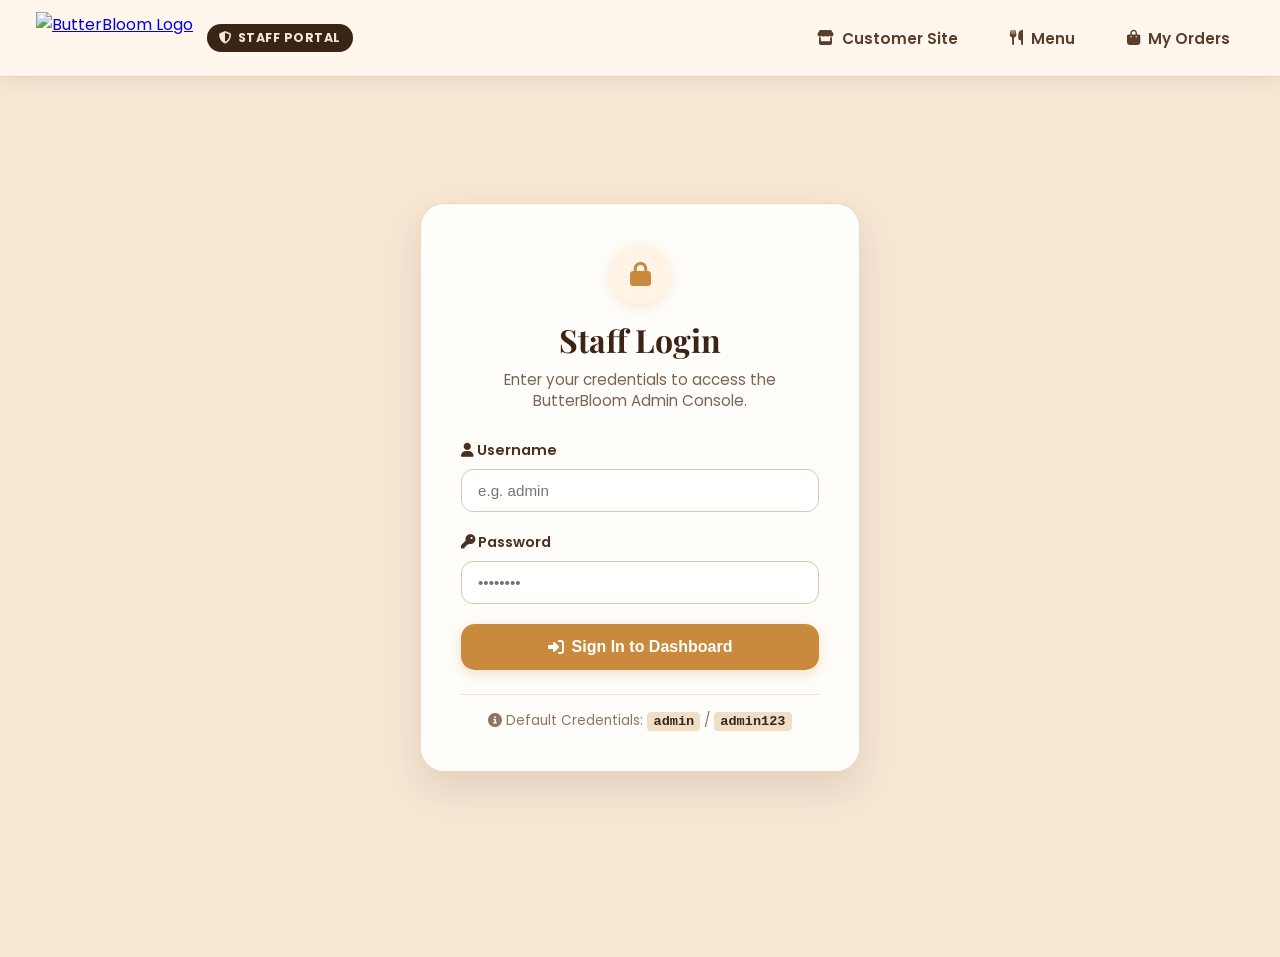
==== pages/admin.html @ 40117d97 "feat: add admin dashboard with order management and user history inspector (Staff Portal link in foo" ====
<!DOCTYPE html>
<html lang="en">
<head>
    <meta charset="UTF-8">
    <meta name="viewport" content="width=device-width, initial-scale=1.0">
    <title>ButterBloom Cafe — Admin Dashboard</title>

    <link rel="preconnect" href="https://fonts.googleapis.com">
    <link rel="preconnect" href="https://fonts.gstatic.com" crossorigin>
    <link href="https://fonts.googleapis.com/css2?family=Lora:wght@400;500;600;700&family=Playfair+Display:ital,wght@0,400..900;1,400..900&family=Dancing+Script:wght@400..700&family=Poppins:ital,wght@0,300;0,400;0,500;0,600;0,700;1,400&display=swap" rel="stylesheet">
    
    <link rel="stylesheet" href="../style/style.css">
    <link rel="stylesheet" href="../style/navstyle.css">
    <link rel="stylesheet" href="../style/adminstyle.css">
    <link rel="stylesheet" href="https://cdnjs.cloudflare.com/ajax/libs/font-awesome/6.7.2/css/all.min.css">
</head>
<body class="admin-body">

    <!-- ADMIN NAVBAR -->
    <nav class="admin-navbar">
        <div class="admin-brand">
            <a href="../index.html" class="admin-logo-link">
                <img src="../images/logo3.PNG" alt="ButterBloom Logo" class="admin-logo-img">
            </a>
            <span class="admin-badge"><i class="fa-solid fa-shield-halved"></i> Staff Portal</span>
        </div>

        <ul class="admin-nav-links">
            <li><a href="../index.html"><i class="fa-solid fa-store"></i> Customer Site</a></li>
            <li><a href="menu.html"><i class="fa-solid fa-utensils"></i> Menu</a></li>
            <li><a href="orders.html"><i class="fa-solid fa-bag-shopping"></i> My Orders</a></li>
        </ul>

        <div class="admin-user-control" id="adminUserControl" style="display: none;">
            <span class="admin-logged-as"><i class="fa-solid fa-user-gear"></i> Admin</span>
            <button class="logout-btn" id="logoutBtn"><i class="fa-solid fa-right-from-bracket"></i> Logout</button>
        </div>
    </nav>

    <!-- AUTHENTICATION SCREEN -->
    <div class="login-wrapper" id="loginScreen">
        <div class="login-card">
            <div class="login-header">
                <div class="login-icon">
                    <i class="fa-solid fa-lock"></i>
                </div>
                <h2>Staff Login</h2>
                <p>Enter your credentials to access the ButterBloom Admin Console.</p>
            </div>

            <form id="loginForm" class="login-form">
                <div class="form-group">
                    <label for="adminUsername"><i class="fa-solid fa-user"></i> Username</label>
                    <input type="text" id="adminUsername" placeholder="e.g. admin" required autocomplete="username">
                </div>

                <div class="form-group">
                    <label for="adminPassword"><i class="fa-solid fa-key"></i> Password</label>
                    <input type="password" id="adminPassword" placeholder="••••••••" required autocomplete="current-password">
                </div>

                <div class="login-error-msg" id="loginErrorMsg" style="display: none;">
                    <i class="fa-solid fa-circle-exclamation"></i> Invalid username or password.
                </div>

                <button type="submit" class="admin-submit-btn">
                    <i class="fa-solid fa-right-to-bracket"></i> Sign In to Dashboard
                </button>
            </form>

            <div class="login-hint">
                <p><i class="fa-solid fa-circle-info"></i> Default Credentials: <code>admin</code> / <code>admin123</code></p>
            </div>
        </div>
    </div>

    <!-- MAIN ADMIN DASHBOARD -->
    <main class="dashboard-wrapper" id="dashboardScreen" style="display: none;">
        
        <!-- DASHBOARD HEADER -->
        <header class="dashboard-header">
            <div>
                <span class="sub-tag">ADMINISTRATION & FULFILLMENT</span>
                <h1>Orders Dashboard</h1>
                <p class="header-desc">Manage real-time customer orders, update kitchen fulfillment status, and inspect user purchase histories.</p>
            </div>
            <div class="header-actions">
                <button class="action-btn secondary-btn" id="refreshOrdersBtn">
                    <i class="fa-solid fa-arrows-rotate"></i> Refresh
                </button>
                <button class="action-btn secondary-btn" id="seedDemoDataBtn" title="Load sample multi-user orders for testing">
                    <i class="fa-solid fa-database"></i> Reset Demo Data
                </button>
            </div>
        </header>

        <!-- KPI METRICS -->
        <section class="metrics-grid">
            <div class="metric-card total-metric">
                <div class="metric-icon"><i class="fa-solid fa-receipt"></i></div>
                <div class="metric-details">
                    <span class="metric-label">Total Orders</span>
                    <h3 class="metric-value" id="kpiTotalOrders">0</h3>
                </div>
            </div>

            <div class="metric-card ongoing-metric">
                <div class="metric-icon"><i class="fa-solid fa-clock"></i></div>
                <div class="metric-details">
                    <span class="metric-label">Active / Ongoing</span>
                    <h3 class="metric-value" id="kpiOngoingOrders">0</h3>
                </div>
            </div>

            <div class="metric-card completed-metric">
                <div class="metric-icon"><i class="fa-solid fa-circle-check"></i></div>
                <div class="metric-details">
                    <span class="metric-label">Completed</span>
                    <h3 class="metric-value" id="kpiCompletedOrders">0</h3>
                </div>
            </div>

            <div class="metric-card cancelled-metric">
                <div class="metric-icon"><i class="fa-solid fa-ban"></i></div>
                <div class="metric-details">
                    <span class="metric-label">Cancelled</span>
                    <h3 class="metric-value" id="kpiCancelledOrders">0</h3>
                </div>
            </div>

            <div class="metric-card revenue-metric">
                <div class="metric-icon"><i class="fa-solid fa-indian-rupee-sign"></i></div>
                <div class="metric-details">
                    <span class="metric-label">Total Revenue</span>
                    <h3 class="metric-value" id="kpiTotalRevenue">₹0</h3>
                </div>
            </div>
        </section>

        <!-- SECTION 1: LIVE ORDERS MANAGEMENT -->
        <section class="admin-section">
            <div class="section-top-bar">
                <div class="section-title-wrap">
                    <h2><i class="fa-solid fa-list-check"></i> Incoming & Active Orders</h2>
                    <p>Review customer orders and update their status as kitchen prepares and delivers them.</p>
                </div>

                <!-- SEARCH & FILTERS -->
                <div class="filter-controls">
                    <div class="search-input-box">
                        <i class="fa-solid fa-magnifying-glass"></i>
                        <input type="text" id="orderSearchInput" placeholder="Search by Order ID, User, or Item...">
                    </div>

                    <div class="status-tab-group">
                        <button class="status-tab active" data-filter="all">All</button>
                        <button class="status-tab" data-filter="ongoing">Ongoing</button>
                        <button class="status-tab" data-filter="completed">Completed</button>
                        <button class="status-tab" data-filter="cancelled">Cancelled</button>
                    </div>
                </div>
            </div>

            <!-- ORDERS TABLE / LIST -->
            <div class="orders-table-container">
                <table class="admin-table">
                    <thead>
                        <tr>
                            <th>Order ID</th>
                            <th>Customer / Device</th>
                            <th>Timestamp</th>
                            <th>Items & Quantities</th>
                            <th>Total</th>
                            <th>Status</th>
                            <th>Actions</th>
                        </tr>
                    </thead>
                    <tbody id="ordersTableBody">
                        <!-- Dynamically populated via admin.js -->
                    </tbody>
                </table>

                <div class="table-empty-state" id="tableEmptyState" style="display: none;">
                    <i class="fa-solid fa-mug-hot"></i>
                    <h3>No orders found</h3>
                    <p>There are no orders matching your current filter criteria.</p>
                </div>
            </div>
        </section>

        <!-- SECTION 2: USER / DEVICE HISTORY INSPECTOR -->
        <section class="admin-section user-inspector-section">
            <div class="section-top-bar">
                <div class="section-title-wrap">
                    <h2><i class="fa-solid fa-user-clock"></i> Customer Order History Inspector</h2>
                    <p>Select any device or customer to view their complete lifetime order history and spending analytics.</p>
                </div>

                <div class="user-picker-wrap">
                    <label for="userSelectDropdown"><i class="fa-solid fa-mobile-screen"></i> Select Customer / Device:</label>
                    <select id="userSelectDropdown" class="user-select-dropdown">
                        <!-- Populated dynamically via admin.js -->
                    </select>
                </div>
            </div>

            <!-- USER SUMMARY CARD -->
            <div class="user-summary-card" id="userSummaryCard">
                <div class="user-summary-avatar">
                    <i class="fa-solid fa-user"></i>
                </div>
                <div class="user-summary-info">
                    <h3 id="inspectUserName">Guest User</h3>
                    <p id="inspectUserId">Device ID: —</p>
                </div>
                <div class="user-summary-metrics">
                    <div class="user-metric-box">
                        <span class="lbl">Lifetime Orders</span>
                        <strong class="val" id="inspectOrderCount">0</strong>
                    </div>
                    <div class="user-metric-box">
                        <span class="lbl">Total Spent</span>
                        <strong class="val" id="inspectTotalSpent">₹0</strong>
                    </div>
                    <div class="user-metric-box">
                        <span class="lbl">Completed</span>
                        <strong class="val" id="inspectCompletedCount">0</strong>
                    </div>
                    <div class="user-metric-box">
                        <span class="lbl">Cancelled</span>
                        <strong class="val" id="inspectCancelledCount">0</strong>
                    </div>
                </div>
            </div>

            <!-- SELECTED USER'S ORDER LIST -->
            <div class="user-history-list" id="userHistoryList">
                <!-- Populated dynamically via admin.js -->
            </div>
        </section>

    </main>

    <!-- TOAST NOTIFICATION CONTAINER -->
    <div class="admin-toast-container" id="adminToastContainer"></div>

    <script src="../script/admin.js"></script>
</body>
</html>
---- style/style.css ----
*{
    margin:0;
    padding:0;
    box-sizing:border-box;
}

html{
    scroll-behavior:smooth;
}

body{

    background:#F7E7D3;

    font-family:'DM Sans',sans-serif;

    color:#3A2416;

    overflow-x:hidden;

}

/* hero image*/

.hero{

    min-height:100vh;
    display:flex;
    align-items:center;
    justify-content:space-between;
    padding: 10px 8% 10px;
    position:relative;
    overflow:hidden;
}

.hero-content{

    width:45%;
}

.hero-content h1{

    font-family:"Playfair Display";
    font-size:4.8rem;
    line-height:1.1;
    margin-bottom:25px;
}

.hero-content p{

    font-size:1.4rem;
    line-height:1.8;
    color:#555;
    width:50%;
    margin-left: 5px;
    font-family:'Lucida Sans', 'Lucida Sans Regular', 'Lucida Grande', 'Lucida Sans Unicode', Geneva, Verdana, sans-serif;
}

.hero-right{

    width:55%;
    padding: 10px 20px 20px 10px;
    background-color: burlywood;
    border-radius: 25px;
    box-shadow: 0 30px 70px rgba(0,0,0,.20);
}

.hero-right img{

    width:100%;
    border-radius:30px;
}

.hero-about-div {
    display: none;
}

@media (max-width: 1000px) {

    .hero {
        flex-direction: column;
        align-items: center;
        gap: 30px;
        min-width: auto;
        padding: 120px 30px 50px;
        justify-content:center;
        min-height: auto;
        
    }

    .hero-content, .hero-right {
        width: 100%;
    }



    .hero-content p{
        width: 100%;
    }

    .hero-content h1{
        font-size: 3rem;
    }

    .hero-right {
        width: 80%;
        padding: 5px 10px 10px 5px;
        background-color: burlywood;
        border-radius: 25px;
        box-shadow: 10px 10px 10px rgba(0,0,0,.10);
        margin-top: 20px;
    }

    .hero-buttons{
        flex-direction:column;
        width:90%;
        justify-content: space-between;
        align-items: center;
    }

    .primary,
    .secondary{
        width:50%;
        justify-content: center;

    }

    .hero-about-div {
        display: flex;
    }

}

/* buttons */

.hero-buttons{

    display:flex;
    gap:20px;
    margin:50px 0 0;
}

.primary{

    padding: 16px 34px;
    border:none;
    border-radius:35px;
    background:#C98A3D;
    color:white;
    cursor:pointer;
    text-decoration: none;
}

.secondary{

    padding: 16px 34px;
    border:2px solid #C98A3D;
    background:white;
    border-radius:35px;
    cursor:pointer;
    background-color: whitesmoke;
    
}

.secondary a{
    text-decoration: none;
    color: black;
}

/* STATS */

.stats{

    width:90%;
    max-width:1200px;
    margin:90px auto;
    text-align:center;
}

.stats-heading span{

    letter-spacing:3px;
    color:#C98A3D;
    font-weight:700;
    font-size:.85rem;
}

.stats-heading h2{

    font-family:"Playfair Display",serif;
    font-size:3rem;
    margin:15px 0 60px;
}

.stats-grid{

    display:grid;
    grid-template-columns:repeat(4,1fr);
    border-top:1px solid #d7c1a5;
    border-bottom:1px solid #d7c1a5;
}

.stat{

    padding:45px 20px;
    border-right:1px solid #d7c1a5;
    transition:.35s;
}

.stat:last-child{

    border-right:none;
}

.stat:hover{

    background:#fff7ee;
}

.stat h2{

    font-family:"Playfair Display",serif;
    font-size:3.5rem;
    color:#C98A3D;
}

.stat p{

    margin-top:12px;
    color:#6f6256;
    font-family:"Poppins",sans-serif;
}

@media(max-width:900px){

    .stats-grid{

        grid-template-columns:repeat(2,1fr);

    }

    .stat{

        border-right:1px solid #d7c1a5;
        border-bottom:1px solid #d7c1a5;

    }

    .stat:nth-child(2),
    .stat:nth-child(4){

        border-right:none;

    }

    .stat:nth-child(3),
    .stat:nth-child(4){

        border-bottom:none;

    }

    .stat h2{
        font-size: 2.8rem;
    }

}


/* About */

.about{

    display:flex;
    justify-content:space-between;
    align-items:center;
    padding:50px 9% 100px;
    background-color: whitesmoke;
}

.about p{
    padding: 10px;
}

.about-images{

    width:90%;
    position:relative;
}

.img-big{

    width:100%;
    border-radius:28px;
    box-shadow: 0 25px 60px rgba(0,0,0,.15);
}

.phone-about {
    display: none;
}

.top{

    position:absolute;
    width:500px;
    top: -20px;
    right:100px;
    border-radius:20px;
    border:8px solid #F7E7D3;
    box-shadow: 0 20px 40px rgba(0,0,0,.15);
}

.bottom{

    position:absolute;
    width:500px;
    bottom: -20px;
    left: 30px;
    border-radius:20px;
    border:8px solid #F7E7D3;
    box-shadow: 0 20px 40px rgba(0,0,0,.15);
}

.about-content{

    width:45%;
}

.section-tag{

    letter-spacing:3px;
    color:#C98A3D;
    font-size:.9rem;
    font-weight:bold;
}

.about-content h2{

    font-family:"Playfair Display";
    font-size:3.4rem;
    margin: 15px 0 25px;
}

.about h2{

    font-family:"Playfair Display";
    font-size:3.4rem;
    margin: 0px 0 0px;
}

.about-content p{

    font-size:1.1rem;
    line-height:2;
    color:#666;
    margin-bottom:35px;
}

.learn-btn{

    background:#C98A3D;
    color:white;
    border:none;
    padding: 15px 35px;
    border-radius:35px;
    cursor:pointer;
    transition:.35s;
}

.learn-btn:hover{

    transform:translateY(-5px);
    box-shadow: 0 15px 30px rgba(0,0,0,.15);
}

@media (max-width:1100px){

    .about{
        flex-direction:column;
    }

    .about-images,
    .about-content{
        width:100%;
    }

    .about-images img{
        width: 80%;
        top: 30px;
    }

    .top {
        right: 30px;
        top: 0px;
    }

    .bottom {
        left: 50px;
        bottom: 0px;
    }

    .desktop-about {
        display: none;
    }

    .phone-about {
        display: flex;
    }

    .about-content{
        text-align:center;
        margin-top: 50px;
    }

    .top, .bottom {
        position: relative;
        width: 45%;
        border: none;
        margin-top: 20px;
    }

    .about-images {
        display: flex;
        flex-direction: column;
        align-items: center;
    }

}

/* divider */

.divider{

    width:85%;
    height:1px;
    background:#d9c1a5;
    margin:auto;
}

/* reveal animation */

.reveal{

    opacity:0;
    transform:translateY(80px);
    transition:1s;
}

.reveal.active{

    opacity:1;
    transform:translateY(0);
}

/* popular items */

.popular-section {
    padding: 120px 5%;
    background: #F7E7D3;
}

.section-header {
    text-align: center;
    margin-bottom: 60px;
}

.section-header span {
    color: #C98A3D;
    letter-spacing: 4px;
    font-size: .85rem;
    font-weight: 700;
}

.section-header h2 {
    font-family: "Playfair Display", serif;
    font-size: 3.5rem;
    margin: 15px 0;
}

.section-header p {
    color: #777;
    font-size: 1.1rem;
}

.carousel-container {
    position: relative;
}

.carousel {
    display: flex;
    gap: 30px;
    overflow-x: auto;
    scroll-behavior: smooth;
    scrollbar-width: none;
    padding: 15px 5px;
}

.carousel::-webkit-scrollbar {
    display: none;
}

.card {
    min-width: 350px;
    background: #FFF9F2;
    border-radius: 25px;
    overflow: hidden;
    flex-shrink: 0;
    /* box-shadow: 0 15px 35px rgba(0,0,0,.08); */
    transition: .35s;
    overflow-wrap: break-word;
    max-width: 350px;
    
    display: flex;
    flex-direction: column;
    flex: 1;
}

.card:hover {
    transform: translateY(-12px);
    box-shadow: 0 10px 20px rgba(0,0,0,.18);
}

.card img {
    width: 100%;
    height: 230px;
    object-fit: cover;
    transition: .4s;
}

.card-content {
    padding: 25px;
}

.card-content h3 {
    font-family: "Playfair Display", serif;
    font-size: 1.5rem;
    margin-bottom: 10px;
}

.card-content p {
    color: #777;
    line-height: 1.6;
    margin-bottom: 20px;
}

.price-row {
    display: flex;
    justify-content: space-between;
    /* align-items: center; */
    
}

.rating {
    color: #E5A100;
}

.price {
    color: #6B3B20;
    font-size: 1.4rem;
    font-weight: bold;
}

#left {
    left: -25px;
}

#right {
    right: -25px;
}

.menu-btn {
    display: block;
    width: fit-content;
    margin: 70px auto 0;
    padding: 18px 36px;
    background: #C98A3D;
    color: white;
    text-decoration: none;
    border-radius: 40px;
    transition: .35s;
}

.menu-btn:hover {
    transform: translateY(-5px);
    box-shadow: 0 15px 30px rgba(0,0,0,.15);
}

@media (max-width:600px){

    .card{
        min-width:85%;
    }

}

/* testimonial */

.testimonials {
    padding: 120px 8%;
    background-color: wheat;
}

.testimonial-grid {
    display: flex;
    gap: 30px;
    margin-top: 60px;
}

.testimonial-card {
    flex: 1;
    background: #FFF9F2;
    padding: 35px;
    border-radius: 20px;
    box-shadow: 0 15px 35px rgba(0,0,0,.08);
    transition: .3s;
}

.testimonial-card:hover {
    transform: translateY(-10px);
    box-shadow: 0 20px 45px rgba(0,0,0,.15);
}

.stars {
    color: #E5A100;
    font-size: 1.3rem;
    margin-bottom: 15px;
}

.testimonial-card p {
    color: #666;
    line-height: 1.8;
}

.testimonial-card h4 {
    margin-top: 20px;
    color: #3A2416;
}

@media (max-width:900px){

    .testimonial-grid{
        flex-direction:column;
    }

}

/* find us */

.location {
    display: flex;
    justify-content: space-between;
    align-items: center;
    gap: 60px;
    padding: 120px 8%;
}

.location-text {
    width: 40%;
}

.location-text h2 {
    font-family: "Playfair Display", serif;
    font-size: 3rem;
    margin: 15px 0 30px;
}

.location-text p {
    line-height: 2;
    margin-bottom: 25px;
    color: #666;
}

.location-map {
    width: 55%;
}

.location-map iframe {
    width: 100%;
    height: 400px;
    border: none;
    border-radius: 20px;
    box-shadow: 0 20px 45px rgba(0,0,0,.12);
}

@media (max-width:900px){

    .location{
        flex-direction:column;
    }

    .location-text,
    .location-map{
        width:100%;
    }

}

/* footer */

footer {
    background-color:#3A2416;
    color: white;
    text-align: center;
    padding: 70px 20px;
}

.footer-logo {
    font-family: "Dancing Script",cursive;
    font-size: 3rem;
    margin-bottom: 20px;
    /* color:#3A2416; */
}

.footer-links{

    display:flex;
    justify-content:center;
    gap:22px;
    margin:30px 0;
}

.footer-links a{

    width:52px;
    height:52px;
    display:flex;
    justify-content:center;
    align-items:center;
    border-radius:50%;
    color:white;
    font-size:22px;
    text-decoration:none;
    transition:.3s;
}

.footer-links a:hover{

    background:#C98A3D;
}

@media (max-width:600px){

    .footer-links{
        gap:5px;
    }

    .footer-links a{
        font-size: 20px;
    }
}

/* back to top */

#topBtn {
    position: fixed;
    right: 30px;
    bottom:120px;
    width: 55px;
    height: 55px;
    border: none;
    border-radius: 50%;
    background: #C98A3D;
    color: white;
    font-size: 1.4rem;
    cursor: pointer;

    display: flex;
    justify-content: center;
    align-items: center;

    padding: 0;
    box-shadow: 0 10px 30px rgba(0,0,0,.2);
    transition: 0.2s;
    opacity: 75%;
}

#topBtn:hover {
    opacity: 100%;
}

.order-btn a{
    text-decoration:none;
    color:white;
}

.primary a{
    text-decoration:none;
    color:white;
}

.secondary a{
    text-decoration:none;
    
}

.filter-btn {
  padding: 10px 16px;
  border: none;
  background: transparent;
  cursor: pointer;
  transition: 0.3s;
  border: 2px solid #C98A3D;
  border-radius:20px;
}

.filter-btn:hover {
  color: #C98A3D; ; /*  order-now color */
}

.filter-btn.active {
  background-color:#C98A3D;
  color: white;
  border-radius: 20px;
}

.nav-links a.active{
    color: #B65E3C;
    font-weight:600;
    position:relative;

}

/* for all sections */
@media (max-width:768px) {

    h1{
        font-size:2.8rem;
    }

    h2{
        font-size:2rem;
    }

}

@media (max-width:1000px){

    section{
        padding:80px 20px;
    }

    button{

        min-height:48px;
        padding:14px 28px;
    }

}
---- style/adminstyle.css ----
/* ==========================================================================
   ButterBloom Cafe — Admin Portal Styling
   ========================================================================== */

.admin-body {
    background: #F7E7D3;
    font-family: 'DM Sans', 'Poppins', sans-serif;
    color: #3A2416;
    min-height: 100vh;
    padding-bottom: 60px;
}

/* --------------------------------------------------------------------------
   Admin Navbar
   -------------------------------------------------------------------------- */
.admin-navbar {
    position: sticky;
    top: 0;
    z-index: 1000;
    display: flex;
    justify-content: space-between;
    align-items: center;
    padding: 12px 36px;
    background: rgba(255, 248, 240, 0.95);
    backdrop-filter: blur(8px);
    box-shadow: 0 4px 20px rgba(58, 36, 22, 0.08);
    border-bottom: 1px solid #E8D3BC;
}

.admin-brand {
    display: flex;
    align-items: center;
    gap: 14px;
}

.admin-logo-img {
    height: 52px;
    width: auto;
    display: block;
}

.admin-badge {
    background: #3A2416;
    color: #F7E7D3;
    font-size: 0.78rem;
    font-weight: 700;
    letter-spacing: 0.5px;
    text-transform: uppercase;
    padding: 5px 12px;
    border-radius: 999px;
    display: inline-flex;
    align-items: center;
    gap: 6px;
}

.admin-nav-links {
    display: flex;
    list-style: none;
    gap: 24px;
    margin: 0;
    padding: 0;
}

.admin-nav-links a {
    text-decoration: none;
    color: #5A3E2B;
    font-size: 0.95rem;
    font-weight: 600;
    display: flex;
    align-items: center;
    gap: 8px;
    padding: 8px 14px;
    border-radius: 12px;
    transition: all 0.2s ease;
}

.admin-nav-links a:hover {
    color: #C98A3D;
    background: rgba(201, 138, 61, 0.1);
}

.admin-user-control {
    display: flex;
    align-items: center;
    gap: 14px;
}

.admin-logged-as {
    font-size: 0.9rem;
    font-weight: 600;
    color: #3A2416;
    display: flex;
    align-items: center;
    gap: 6px;
}

.logout-btn {
    background: #E85A5A;
    color: white;
    border: none;
    border-radius: 20px;
    padding: 8px 16px;
    font-size: 0.85rem;
    font-weight: 600;
    cursor: pointer;
    display: flex;
    align-items: center;
    gap: 6px;
    transition: all 0.2s ease;
}

.logout-btn:hover {
    background: #D32F2F;
    transform: translateY(-1px);
    box-shadow: 0 4px 12px rgba(211, 47, 47, 0.25);
}

/* --------------------------------------------------------------------------
   Login Screen
   -------------------------------------------------------------------------- */
.login-wrapper {
    min-height: calc(100vh - 80px);
    display: flex;
    justify-content: center;
    align-items: center;
    padding: 30px 20px;
}

.login-card {
    background: #FFFDF9;
    border: 1px solid #EAD8C3;
    border-radius: 24px;
    padding: 40px;
    width: 100%;
    max-width: 440px;
    box-shadow: 0 16px 40px rgba(58, 36, 22, 0.12);
    animation: fadeInScale 0.35s ease forwards;
}

@keyframes fadeInScale {
    from {
        opacity: 0;
        transform: translateY(16px) scale(0.97);
    }
    to {
        opacity: 1;
        transform: translateY(0) scale(1);
    }
}

.login-header {
    text-align: center;
    margin-bottom: 28px;
}

.login-icon {
    width: 60px;
    height: 60px;
    border-radius: 50%;
    background: #FFF4E5;
    color: #C98A3D;
    font-size: 1.5rem;
    display: inline-flex;
    justify-content: center;
    align-items: center;
    margin-bottom: 14px;
    box-shadow: 0 4px 14px rgba(201, 138, 61, 0.18);
}

.login-header h2 {
    font-family: 'Playfair Display', serif;
    font-size: 2rem;
    color: #3A2416;
    margin-bottom: 8px;
}

.login-header p {
    color: #7A6555;
    font-size: 0.95rem;
    line-height: 1.4;
}

.login-form .form-group {
    margin-bottom: 20px;
}

.login-form label {
    display: block;
    font-size: 0.9rem;
    font-weight: 600;
    color: #4A301E;
    margin-bottom: 8px;
}

.login-form input {
    width: 100%;
    padding: 12px 16px;
    border: 1.5px solid #DDC6AD;
    border-radius: 12px;
    font-size: 0.95rem;
    background: white;
    color: #3A2416;
    outline: none;
    transition: border-color 0.2s, box-shadow 0.2s;
}

.login-form input:focus {
    border-color: #C98A3D;
    box-shadow: 0 0 0 3px rgba(201, 138, 61, 0.15);
}

.login-error-msg {
    background: #FEE8E8;
    color: #C62828;
    padding: 10px 14px;
    border-radius: 10px;
    font-size: 0.88rem;
    font-weight: 600;
    margin-bottom: 16px;
    display: flex;
    align-items: center;
    gap: 8px;
}

.admin-submit-btn {
    width: 100%;
    padding: 14px;
    background: #C98A3D;
    color: white;
    border: none;
    border-radius: 14px;
    font-size: 1rem;
    font-weight: 700;
    cursor: pointer;
    display: flex;
    justify-content: center;
    align-items: center;
    gap: 8px;
    transition: all 0.2s ease;
    box-shadow: 0 4px 14px rgba(201, 138, 61, 0.25);
}

.admin-submit-btn:hover {
    background: #B3752A;
    transform: translateY(-2px);
    box-shadow: 0 6px 18px rgba(201, 138, 61, 0.35);
}

.login-hint {
    margin-top: 24px;
    padding-top: 16px;
    border-top: 1px solid #EFE2D2;
    text-align: center;
    font-size: 0.85rem;
    color: #8C7563;
}

.login-hint code {
    background: #F0DFC8;
    padding: 2px 6px;
    border-radius: 4px;
    font-weight: 600;
    color: #3A2416;
}

/* --------------------------------------------------------------------------
   Main Dashboard Layout
   -------------------------------------------------------------------------- */
.dashboard-wrapper {
    max-width: 1320px;
    margin: 30px auto;
    padding: 0 24px;
}

.dashboard-header {
    display: flex;
    justify-content: space-between;
    align-items: flex-end;
    flex-wrap: wrap;
    gap: 20px;
    margin-bottom: 28px;
}

.sub-tag {
    font-size: 0.82rem;
    font-weight: 700;
    letter-spacing: 2px;
    color: #C98A3D;
    display: block;
    margin-bottom: 4px;
}

.dashboard-header h1 {
    font-family: 'Playfair Display', serif;
    font-size: 2.6rem;
    color: #3A2416;
    line-height: 1.15;
    margin-bottom: 6px;
}

.header-desc {
    color: #6D5545;
    font-size: 0.98rem;
    max-width: 650px;
}

.header-actions {
    display: flex;
    gap: 10px;
}

.action-btn {
    padding: 10px 18px;
    border-radius: 12px;
    font-size: 0.9rem;
    font-weight: 600;
    cursor: pointer;
    display: inline-flex;
    align-items: center;
    gap: 8px;
    transition: all 0.2s ease;
    border: none;
}

.secondary-btn {
    background: #FFFDF9;
    border: 1.5px solid #DDC6AD;
    color: #3A2416;
}

.secondary-btn:hover {
    background: #F7EAE0;
    border-color: #C98A3D;
    color: #B3752A;
}

/* --------------------------------------------------------------------------
   KPI Metric Cards
   -------------------------------------------------------------------------- */
.metrics-grid {
    display: grid;
    grid-template-columns: repeat(auto-fit, minmax(210px, 1fr));
    gap: 18px;
    margin-bottom: 32px;
}

.metric-card {
    background: #FFFDF9;
    border: 1px solid #EAD8C3;
    border-radius: 18px;
    padding: 20px;
    display: flex;
    align-items: center;
    gap: 16px;
    box-shadow: 0 6px 18px rgba(58, 36, 22, 0.05);
    transition: transform 0.2s ease, box-shadow 0.2s ease;
}

.metric-card:hover {
    transform: translateY(-3px);
    box-shadow: 0 10px 24px rgba(58, 36, 22, 0.09);
}

.metric-icon {
    width: 50px;
    height: 50px;
    border-radius: 14px;
    display: flex;
    justify-content: center;
    align-items: center;
    font-size: 1.4rem;
    flex-shrink: 0;
}

.total-metric .metric-icon { background: #EFE6DD; color: #5A3E2B; }
.ongoing-metric .metric-icon { background: #FFF4D8; color: #D48806; }
.completed-metric .metric-icon { background: #DFF5E5; color: #228B22; }
.cancelled-metric .metric-icon { background: #FDE2E2; color: #C62828; }
.revenue-metric .metric-icon { background: #E6F4EA; color: #1E7E34; }

.metric-details {
    flex: 1;
}

.metric-label {
    display: block;
    font-size: 0.82rem;
    font-weight: 600;
    color: #8C7563;
    text-transform: uppercase;
    letter-spacing: 0.5px;
    margin-bottom: 4px;
}

.metric-value {
    font-size: 1.7rem;
    font-weight: 800;
    color: #3A2416;
    margin: 0;
    line-height: 1;
}

/* --------------------------------------------------------------------------
   Admin Sections (Cards)
   -------------------------------------------------------------------------- */
.admin-section {
    background: #FFFDF9;
    border: 1px solid #EAD8C3;
    border-radius: 22px;
    padding: 28px;
    margin-bottom: 32px;
    box-shadow: 0 8px 24px rgba(58, 36, 22, 0.06);
}

.section-top-bar {
    display: flex;
    justify-content: space-between;
    align-items: center;
    flex-wrap: wrap;
    gap: 16px;
    margin-bottom: 22px;
    padding-bottom: 18px;
    border-bottom: 1px solid #EFE2D2;
}

.section-title-wrap h2 {
    font-family: 'Playfair Display', serif;
    font-size: 1.5rem;
    color: #3A2416;
    margin-bottom: 4px;
    display: flex;
    align-items: center;
    gap: 10px;
}

.section-title-wrap p {
    color: #7A6555;
    font-size: 0.92rem;
    margin: 0;
}

/* Filter Controls */
.filter-controls {
    display: flex;
    align-items: center;
    flex-wrap: wrap;
    gap: 12px;
}

.search-input-box {
    position: relative;
    width: 280px;
}

.search-input-box i {
    position: absolute;
    left: 14px;
    top: 50%;
    transform: translateY(-50%);
    color: #9C8573;
    font-size: 0.9rem;
}

.search-input-box input {
    width: 100%;
    padding: 9px 14px 9px 36px;
    border: 1.5px solid #DDC6AD;
    border-radius: 20px;
    font-size: 0.88rem;
    outline: none;
    background: white;
    color: #3A2416;
    transition: border-color 0.2s, box-shadow 0.2s;
}

.search-input-box input:focus {
    border-color: #C98A3D;
    box-shadow: 0 0 0 3px rgba(201, 138, 61, 0.12);
}

.status-tab-group {
    display: flex;
    background: #F3E5D4;
    padding: 4px;
    border-radius: 20px;
    gap: 4px;
}

.status-tab {
    background: transparent;
    border: none;
    padding: 7px 14px;
    border-radius: 16px;
    font-size: 0.85rem;
    font-weight: 600;
    color: #6D5545;
    cursor: pointer;
    transition: all 0.2s ease;
}

.status-tab:hover {
    color: #3A2416;
}

.status-tab.active {
    background: #3A2416;
    color: #FFFDF9;
    box-shadow: 0 2px 8px rgba(58, 36, 22, 0.2);
}

/* --------------------------------------------------------------------------
   Orders Table
   -------------------------------------------------------------------------- */
.orders-table-container {
    overflow-x: auto;
}

.admin-table {
    width: 100%;
    border-collapse: collapse;
    text-align: left;
}

.admin-table th {
    background: #FAF1E6;
    color: #5A3E2B;
    font-size: 0.82rem;
    font-weight: 700;
    text-transform: uppercase;
    letter-spacing: 0.5px;
    padding: 14px 16px;
    border-top: 1px solid #EAD8C3;
    border-bottom: 1px solid #EAD8C3;
}

.admin-table td {
    padding: 16px;
    border-bottom: 1px solid #F0E3D3;
    font-size: 0.92rem;
    vertical-align: middle;
}

.admin-table tr:hover td {
    background: #FFF9F2;
}

.order-id-cell {
    font-family: 'Poppins', monospace;
    font-weight: 700;
    color: #3A2416;
}

.customer-cell {
    display: flex;
    flex-direction: column;
}

.customer-name {
    font-weight: 600;
    color: #3A2416;
}

.customer-device {
    font-size: 0.78rem;
    color: #8C7563;
    font-family: monospace;
}

.items-cell-list {
    margin: 0;
    padding-left: 18px;
    font-size: 0.85rem;
    color: #555;
    max-width: 280px;
}

.items-cell-list li {
    margin-bottom: 2px;
}

.price-cell {
    font-weight: 700;
    color: #C98A3D;
    font-size: 1.05rem;
}

/* Status Badges */
.status-badge {
    display: inline-flex;
    align-items: center;
    gap: 6px;
    padding: 5px 12px;
    border-radius: 999px;
    font-size: 0.8rem;
    font-weight: 700;
    text-transform: capitalize;
}

.status-badge.ongoing {
    background: #FFF4D8;
    color: #B57404;
    border: 1px solid #FFE6A3;
}

.status-badge.completed {
    background: #DFF5E5;
    color: #1E7E34;
    border: 1px solid #B8E8C3;
}

.status-badge.cancelled {
    background: #FDE2E2;
    color: #C62828;
    border: 1px solid #F8B4B4;
}

/* Action Button Group */
.table-action-btns {
    display: flex;
    align-items: center;
    gap: 8px;
}

.btn-complete {
    background: #2E7D32;
    color: white;
    border: none;
    padding: 6px 12px;
    border-radius: 8px;
    font-size: 0.82rem;
    font-weight: 600;
    cursor: pointer;
    transition: all 0.15s ease;
}

.btn-complete:hover {
    background: #1B5E20;
    transform: translateY(-1px);
}

.btn-cancel {
    background: #D32F2F;
    color: white;
    border: none;
    padding: 6px 12px;
    border-radius: 8px;
    font-size: 0.82rem;
    font-weight: 600;
    cursor: pointer;
    transition: all 0.15s ease;
}

.btn-cancel:hover {
    background: #B71C1C;
    transform: translateY(-1px);
}

.btn-inspect-user {
    background: transparent;
    color: #C98A3D;
    border: 1px solid #DDC6AD;
    padding: 6px 10px;
    border-radius: 8px;
    font-size: 0.82rem;
    font-weight: 600;
    cursor: pointer;
    transition: all 0.15s ease;
}

.btn-inspect-user:hover {
    background: #FFF4E5;
    border-color: #C98A3D;
}

.table-empty-state {
    text-align: center;
    padding: 48px 20px;
    color: #8C7563;
}

.table-empty-state i {
    font-size: 3rem;
    color: #DDC6AD;
    margin-bottom: 12px;
}

.table-empty-state h3 {
    font-size: 1.2rem;
    color: #5A3E2B;
    margin-bottom: 4px;
}

/* --------------------------------------------------------------------------
   User History Inspector Section
   -------------------------------------------------------------------------- */
.user-inspector-section {
    border-top: 3px solid #C98A3D;
}

.user-picker-wrap {
    display: flex;
    align-items: center;
    gap: 10px;
}

.user-picker-wrap label {
    font-size: 0.9rem;
    font-weight: 600;
    color: #4A301E;
}

.user-select-dropdown {
    padding: 9px 16px;
    border: 1.5px solid #DDC6AD;
    border-radius: 12px;
    background: white;
    color: #3A2416;
    font-size: 0.92rem;
    font-weight: 600;
    outline: none;
    cursor: pointer;
    transition: border-color 0.2s;
}

.user-select-dropdown:focus {
    border-color: #C98A3D;
}

.user-summary-card {
    background: #FAF4EB;
    border: 1px solid #EAD8C3;
    border-radius: 16px;
    padding: 20px 24px;
    display: flex;
    align-items: center;
    justify-content: space-between;
    flex-wrap: wrap;
    gap: 20px;
    margin-bottom: 24px;
}

.user-summary-avatar {
    width: 52px;
    height: 52px;
    border-radius: 50%;
    background: #3A2416;
    color: #F7E7D3;
    font-size: 1.4rem;
    display: flex;
    justify-content: center;
    align-items: center;
    flex-shrink: 0;
}

.user-summary-info {
    flex: 1;
    min-width: 180px;
}

.user-summary-info h3 {
    font-size: 1.3rem;
    color: #3A2416;
    margin-bottom: 2px;
}

.user-summary-info p {
    font-size: 0.85rem;
    color: #8C7563;
    font-family: monospace;
    margin: 0;
}

.user-summary-metrics {
    display: flex;
    gap: 24px;
    flex-wrap: wrap;
}

.user-metric-box {
    text-align: center;
}

.user-metric-box .lbl {
    display: block;
    font-size: 0.75rem;
    font-weight: 700;
    color: #8C7563;
    text-transform: uppercase;
    letter-spacing: 0.5px;
    margin-bottom: 2px;
}

.user-metric-box .val {
    font-size: 1.25rem;
    color: #3A2416;
}

/* User History Cards */
.user-history-list {
    display: flex;
    flex-direction: column;
    gap: 14px;
}

.user-history-item {
    background: white;
    border: 1px solid #EFE2D2;
    border-radius: 14px;
    padding: 16px 20px;
    display: flex;
    justify-content: space-between;
    align-items: center;
    flex-wrap: wrap;
    gap: 16px;
    transition: transform 0.15s ease, box-shadow 0.15s ease;
}

.user-history-item:hover {
    transform: translateY(-2px);
    box-shadow: 0 6px 16px rgba(58, 36, 22, 0.06);
}

.user-hist-left {
    display: flex;
    align-items: center;
    gap: 16px;
}

.user-hist-id {
    font-family: 'Poppins', monospace;
    font-weight: 700;
    color: #3A2416;
    font-size: 1rem;
}

.user-hist-date {
    font-size: 0.82rem;
    color: #8C7563;
}

.user-hist-items {
    font-size: 0.88rem;
    color: #555;
}

.user-hist-right {
    display: flex;
    align-items: center;
    gap: 16px;
}

.user-hist-price {
    font-weight: 700;
    color: #C98A3D;
    font-size: 1.15rem;
}

/* --------------------------------------------------------------------------
   Toast Notifications
   -------------------------------------------------------------------------- */
.admin-toast-container {
    position: fixed;
    bottom: 24px;
    right: 24px;
    z-index: 9999;
    display: flex;
    flex-direction: column;
    gap: 10px;
}

.admin-toast {
    background: #3A2416;
    color: white;
    padding: 14px 20px;
    border-radius: 12px;
    box-shadow: 0 10px 30px rgba(0, 0, 0, 0.2);
    font-size: 0.92rem;
    font-weight: 600;
    display: flex;
    align-items: center;
    gap: 10px;
    animation: slideInToast 0.25s ease forwards;
}

@keyframes slideInToast {
    from {
        opacity: 0;
        transform: translateX(30px);
    }
    to {
        opacity: 1;
        transform: translateX(0);
    }
}

.admin-toast.success i { color: #52C41A; }
.admin-toast.warning i { color: #FAAD14; }
.admin-toast.info i { color: #1890FF; }

/* --------------------------------------------------------------------------
   Responsive Breakpoints
   -------------------------------------------------------------------------- */
@media (max-width: 900px) {
    .admin-navbar {
        padding: 10px 18px;
    }

    .admin-nav-links {
        display: none;
    }

    .dashboard-header h1 {
        font-size: 2.1rem;
    }

    .user-summary-card {
        flex-direction: column;
        align-items: flex-start;
    }

    .user-summary-metrics {
        width: 100%;
        justify-content: space-between;
    }
}

@media (max-width: 600px) {
    .metrics-grid {
        grid-template-columns: repeat(2, 1fr);
    }

    .search-input-box {
        width: 100%;
    }

    .status-tab-group {
        width: 100%;
        justify-content: space-between;
    }

    .status-tab {
        flex: 1;
        text-align: center;
        padding: 6px 8px;
    }
}
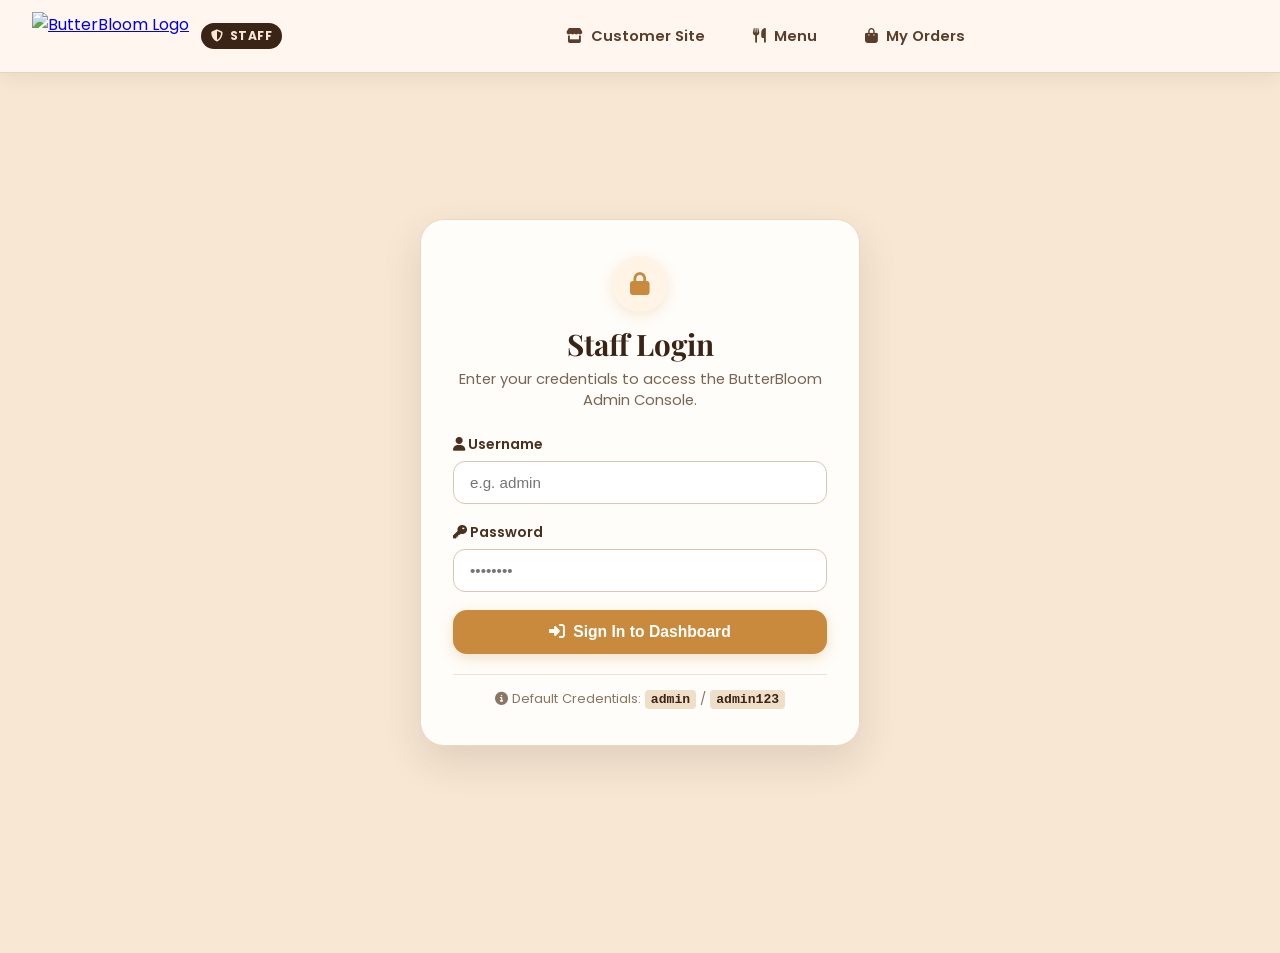
==== commit b576f7a7: "feat: make admin page mobile-responsive with centered KPI metric grid cards" ====
--- a/pages/admin.html
+++ b/pages/admin.html
@@ -22,18 +22,23 @@
             <a href="../index.html" class="admin-logo-link">
                 <img src="../images/logo3.PNG" alt="ButterBloom Logo" class="admin-logo-img">
             </a>
-            <span class="admin-badge"><i class="fa-solid fa-shield-halved"></i> Staff Portal</span>
+            <span class="admin-badge"><i class="fa-solid fa-shield-halved"></i> Staff</span>
         </div>
 
-        <ul class="admin-nav-links">
+        <ul class="admin-nav-links" id="adminNavLinks">
             <li><a href="../index.html"><i class="fa-solid fa-store"></i> Customer Site</a></li>
             <li><a href="menu.html"><i class="fa-solid fa-utensils"></i> Menu</a></li>
             <li><a href="orders.html"><i class="fa-solid fa-bag-shopping"></i> My Orders</a></li>
         </ul>
 
-        <div class="admin-user-control" id="adminUserControl" style="display: none;">
-            <span class="admin-logged-as"><i class="fa-solid fa-user-gear"></i> Admin</span>
-            <button class="logout-btn" id="logoutBtn"><i class="fa-solid fa-right-from-bracket"></i> Logout</button>
+        <div class="admin-right-controls">
+            <div class="admin-user-control" id="adminUserControl" style="display: none;">
+                <span class="admin-logged-as"><i class="fa-solid fa-user-gear"></i> <span class="admin-label-text">Admin</span></span>
+                <button class="logout-btn" id="logoutBtn" title="Logout"><i class="fa-solid fa-right-from-bracket"></i> <span class="logout-text">Logout</span></button>
+            </div>
+            <button class="admin-hamburger-btn" id="adminMenuToggle" aria-label="Toggle Navigation" aria-expanded="false">
+                <i class="fa-solid fa-bars"></i>
+            </button>
         </div>
     </nav>
 
--- a/style/adminstyle.css
+++ b/style/adminstyle.css
@@ -1,13 +1,20 @@
 /* ==========================================================================
-   ButterBloom Cafe — Admin Portal Styling
+   ButterBloom Cafe — Responsive Admin Portal Styling
    ========================================================================== */
+
+* {
+    margin: 0;
+    padding: 0;
+    box-sizing: border-box;
+}
 
 .admin-body {
     background: #F7E7D3;
-    font-family: 'DM Sans', 'Poppins', sans-serif;
+    font-family: 'DM Sans', 'Poppins', -apple-system, BlinkMacSystemFont, sans-serif;
     color: #3A2416;
     min-height: 100vh;
     padding-bottom: 60px;
+    -webkit-tap-highlight-color: transparent;
 }
 
 /* --------------------------------------------------------------------------
@@ -20,9 +27,10 @@
     display: flex;
     justify-content: space-between;
     align-items: center;
-    padding: 12px 36px;
-    background: rgba(255, 248, 240, 0.95);
-    backdrop-filter: blur(8px);
+    padding: 12px 32px;
+    background: rgba(255, 248, 240, 0.96);
+    backdrop-filter: blur(10px);
+    -webkit-backdrop-filter: blur(10px);
     box-shadow: 0 4px 20px rgba(58, 36, 22, 0.08);
     border-bottom: 1px solid #E8D3BC;
 }
@@ -30,33 +38,39 @@
 .admin-brand {
     display: flex;
     align-items: center;
-    gap: 14px;
+    gap: 12px;
 }
 
 .admin-logo-img {
-    height: 52px;
+    height: 48px;
     width: auto;
     display: block;
+    transition: transform 0.2s ease;
+}
+
+.admin-logo-img:hover {
+    transform: scale(1.03);
 }
 
 .admin-badge {
     background: #3A2416;
     color: #F7E7D3;
-    font-size: 0.78rem;
+    font-size: 0.76rem;
     font-weight: 700;
     letter-spacing: 0.5px;
     text-transform: uppercase;
-    padding: 5px 12px;
+    padding: 4px 10px;
     border-radius: 999px;
     display: inline-flex;
     align-items: center;
     gap: 6px;
+    white-space: nowrap;
 }
 
 .admin-nav-links {
     display: flex;
     list-style: none;
-    gap: 24px;
+    gap: 20px;
     margin: 0;
     padding: 0;
 }
@@ -64,7 +78,7 @@
 .admin-nav-links a {
     text-decoration: none;
     color: #5A3E2B;
-    font-size: 0.95rem;
+    font-size: 0.92rem;
     font-weight: 600;
     display: flex;
     align-items: center;
@@ -79,14 +93,20 @@
     background: rgba(201, 138, 61, 0.1);
 }
 
+.admin-right-controls {
+    display: flex;
+    align-items: center;
+    gap: 12px;
+}
+
 .admin-user-control {
     display: flex;
     align-items: center;
-    gap: 14px;
+    gap: 12px;
 }
 
 .admin-logged-as {
-    font-size: 0.9rem;
+    font-size: 0.88rem;
     font-weight: 600;
     color: #3A2416;
     display: flex;
@@ -99,11 +119,11 @@
     color: white;
     border: none;
     border-radius: 20px;
-    padding: 8px 16px;
-    font-size: 0.85rem;
+    padding: 7px 14px;
+    font-size: 0.82rem;
     font-weight: 600;
     cursor: pointer;
-    display: flex;
+    display: inline-flex;
     align-items: center;
     gap: 6px;
     transition: all 0.2s ease;
@@ -113,6 +133,28 @@
     background: #D32F2F;
     transform: translateY(-1px);
     box-shadow: 0 4px 12px rgba(211, 47, 47, 0.25);
+}
+
+/* Mobile Hamburger Toggle */
+.admin-hamburger-btn {
+    display: none;
+    width: 42px;
+    height: 42px;
+    border-radius: 12px;
+    border: 1.5px solid #DDC6AD;
+    background: #FFFDF9;
+    color: #3A2416;
+    font-size: 1.1rem;
+    cursor: pointer;
+    align-items: center;
+    justify-content: center;
+    transition: all 0.2s ease;
+}
+
+.admin-hamburger-btn:hover {
+    background: #F3E5D4;
+    border-color: #C98A3D;
+    color: #C98A3D;
 }
 
 /* --------------------------------------------------------------------------
@@ -123,14 +165,14 @@
     display: flex;
     justify-content: center;
     align-items: center;
-    padding: 30px 20px;
+    padding: 24px 16px;
 }
 
 .login-card {
     background: #FFFDF9;
     border: 1px solid #EAD8C3;
     border-radius: 24px;
-    padding: 40px;
+    padding: 36px 32px;
     width: 100%;
     max-width: 440px;
     box-shadow: 0 16px 40px rgba(58, 36, 22, 0.12);
@@ -150,46 +192,46 @@
 
 .login-header {
     text-align: center;
-    margin-bottom: 28px;
+    margin-bottom: 24px;
 }
 
 .login-icon {
-    width: 60px;
-    height: 60px;
+    width: 56px;
+    height: 56px;
     border-radius: 50%;
     background: #FFF4E5;
     color: #C98A3D;
-    font-size: 1.5rem;
+    font-size: 1.4rem;
     display: inline-flex;
     justify-content: center;
     align-items: center;
-    margin-bottom: 14px;
+    margin-bottom: 12px;
     box-shadow: 0 4px 14px rgba(201, 138, 61, 0.18);
 }
 
 .login-header h2 {
     font-family: 'Playfair Display', serif;
-    font-size: 2rem;
-    color: #3A2416;
-    margin-bottom: 8px;
+    font-size: 1.85rem;
+    color: #3A2416;
+    margin-bottom: 6px;
 }
 
 .login-header p {
     color: #7A6555;
-    font-size: 0.95rem;
+    font-size: 0.92rem;
     line-height: 1.4;
 }
 
 .login-form .form-group {
-    margin-bottom: 20px;
+    margin-bottom: 18px;
 }
 
 .login-form label {
     display: block;
-    font-size: 0.9rem;
+    font-size: 0.88rem;
     font-weight: 600;
     color: #4A301E;
-    margin-bottom: 8px;
+    margin-bottom: 6px;
 }
 
 .login-form input {
@@ -214,7 +256,7 @@
     color: #C62828;
     padding: 10px 14px;
     border-radius: 10px;
-    font-size: 0.88rem;
+    font-size: 0.85rem;
     font-weight: 600;
     margin-bottom: 16px;
     display: flex;
@@ -224,12 +266,12 @@
 
 .admin-submit-btn {
     width: 100%;
-    padding: 14px;
+    padding: 13px;
     background: #C98A3D;
     color: white;
     border: none;
     border-radius: 14px;
-    font-size: 1rem;
+    font-size: 0.98rem;
     font-weight: 700;
     cursor: pointer;
     display: flex;
@@ -247,11 +289,11 @@
 }
 
 .login-hint {
-    margin-top: 24px;
-    padding-top: 16px;
+    margin-top: 20px;
+    padding-top: 14px;
     border-top: 1px solid #EFE2D2;
     text-align: center;
-    font-size: 0.85rem;
+    font-size: 0.82rem;
     color: #8C7563;
 }
 
@@ -268,8 +310,8 @@
    -------------------------------------------------------------------------- */
 .dashboard-wrapper {
     max-width: 1320px;
-    margin: 30px auto;
-    padding: 0 24px;
+    margin: 24px auto;
+    padding: 0 20px;
 }
 
 .dashboard-header {
@@ -277,12 +319,12 @@
     justify-content: space-between;
     align-items: flex-end;
     flex-wrap: wrap;
-    gap: 20px;
-    margin-bottom: 28px;
+    gap: 16px;
+    margin-bottom: 24px;
 }
 
 .sub-tag {
-    font-size: 0.82rem;
+    font-size: 0.78rem;
     font-weight: 700;
     letter-spacing: 2px;
     color: #C98A3D;
@@ -292,27 +334,28 @@
 
 .dashboard-header h1 {
     font-family: 'Playfair Display', serif;
-    font-size: 2.6rem;
+    font-size: 2.3rem;
     color: #3A2416;
     line-height: 1.15;
-    margin-bottom: 6px;
+    margin-bottom: 4px;
 }
 
 .header-desc {
     color: #6D5545;
-    font-size: 0.98rem;
+    font-size: 0.95rem;
     max-width: 650px;
 }
 
 .header-actions {
     display: flex;
     gap: 10px;
+    flex-wrap: wrap;
 }
 
 .action-btn {
-    padding: 10px 18px;
+    padding: 9px 16px;
     border-radius: 12px;
-    font-size: 0.9rem;
+    font-size: 0.88rem;
     font-weight: 600;
     cursor: pointer;
     display: inline-flex;
@@ -335,41 +378,48 @@
 }
 
 /* --------------------------------------------------------------------------
-   KPI Metric Cards
+   KPI Metric Cards (Centered)
    -------------------------------------------------------------------------- */
 .metrics-grid {
     display: grid;
-    grid-template-columns: repeat(auto-fit, minmax(210px, 1fr));
+    grid-template-columns: repeat(5, 1fr);
     gap: 18px;
-    margin-bottom: 32px;
+    margin: 0 auto 30px auto;
+    width: 100%;
+    justify-content: center;
+    align-items: stretch;
 }
 
 .metric-card {
     background: #FFFDF9;
     border: 1px solid #EAD8C3;
-    border-radius: 18px;
-    padding: 20px;
-    display: flex;
-    align-items: center;
-    gap: 16px;
-    box-shadow: 0 6px 18px rgba(58, 36, 22, 0.05);
-    transition: transform 0.2s ease, box-shadow 0.2s ease;
+    border-radius: 20px;
+    padding: 22px 16px;
+    display: flex;
+    flex-direction: column;
+    align-items: center;
+    justify-content: center;
+    text-align: center;
+    gap: 10px;
+    box-shadow: 0 4px 16px rgba(58, 36, 22, 0.05);
+    transition: transform 0.25s ease, box-shadow 0.25s ease;
 }
 
 .metric-card:hover {
-    transform: translateY(-3px);
-    box-shadow: 0 10px 24px rgba(58, 36, 22, 0.09);
+    transform: translateY(-4px);
+    box-shadow: 0 10px 24px rgba(58, 36, 22, 0.1);
 }
 
 .metric-icon {
-    width: 50px;
-    height: 50px;
-    border-radius: 14px;
+    width: 52px;
+    height: 52px;
+    border-radius: 16px;
     display: flex;
     justify-content: center;
     align-items: center;
     font-size: 1.4rem;
     flex-shrink: 0;
+    margin-bottom: 2px;
 }
 
 .total-metric .metric-icon { background: #EFE6DD; color: #5A3E2B; }
@@ -379,17 +429,23 @@
 .revenue-metric .metric-icon { background: #E6F4EA; color: #1E7E34; }
 
 .metric-details {
-    flex: 1;
+    width: 100%;
+    display: flex;
+    flex-direction: column;
+    align-items: center;
+    justify-content: center;
+    text-align: center;
 }
 
 .metric-label {
     display: block;
-    font-size: 0.82rem;
-    font-weight: 600;
+    font-size: 0.78rem;
+    font-weight: 700;
     color: #8C7563;
     text-transform: uppercase;
-    letter-spacing: 0.5px;
-    margin-bottom: 4px;
+    letter-spacing: 0.6px;
+    margin-bottom: 6px;
+    text-align: center;
 }
 
 .metric-value {
@@ -397,7 +453,8 @@
     font-weight: 800;
     color: #3A2416;
     margin: 0;
-    line-height: 1;
+    line-height: 1.1;
+    text-align: center;
 }
 
 /* --------------------------------------------------------------------------
@@ -406,10 +463,10 @@
 .admin-section {
     background: #FFFDF9;
     border: 1px solid #EAD8C3;
-    border-radius: 22px;
-    padding: 28px;
-    margin-bottom: 32px;
-    box-shadow: 0 8px 24px rgba(58, 36, 22, 0.06);
+    border-radius: 20px;
+    padding: 24px;
+    margin-bottom: 28px;
+    box-shadow: 0 6px 20px rgba(58, 36, 22, 0.05);
 }
 
 .section-top-bar {
@@ -417,25 +474,25 @@
     justify-content: space-between;
     align-items: center;
     flex-wrap: wrap;
-    gap: 16px;
-    margin-bottom: 22px;
-    padding-bottom: 18px;
+    gap: 14px;
+    margin-bottom: 20px;
+    padding-bottom: 16px;
     border-bottom: 1px solid #EFE2D2;
 }
 
 .section-title-wrap h2 {
     font-family: 'Playfair Display', serif;
-    font-size: 1.5rem;
-    color: #3A2416;
-    margin-bottom: 4px;
-    display: flex;
-    align-items: center;
-    gap: 10px;
+    font-size: 1.4rem;
+    color: #3A2416;
+    margin-bottom: 3px;
+    display: flex;
+    align-items: center;
+    gap: 8px;
 }
 
 .section-title-wrap p {
     color: #7A6555;
-    font-size: 0.92rem;
+    font-size: 0.88rem;
     margin: 0;
 }
 
@@ -444,29 +501,29 @@
     display: flex;
     align-items: center;
     flex-wrap: wrap;
-    gap: 12px;
+    gap: 10px;
 }
 
 .search-input-box {
     position: relative;
-    width: 280px;
+    width: 260px;
 }
 
 .search-input-box i {
     position: absolute;
-    left: 14px;
+    left: 12px;
     top: 50%;
     transform: translateY(-50%);
     color: #9C8573;
-    font-size: 0.9rem;
+    font-size: 0.85rem;
 }
 
 .search-input-box input {
     width: 100%;
-    padding: 9px 14px 9px 36px;
+    padding: 8px 12px 8px 34px;
     border: 1.5px solid #DDC6AD;
-    border-radius: 20px;
-    font-size: 0.88rem;
+    border-radius: 18px;
+    font-size: 0.85rem;
     outline: none;
     background: white;
     color: #3A2416;
@@ -481,21 +538,22 @@
 .status-tab-group {
     display: flex;
     background: #F3E5D4;
-    padding: 4px;
-    border-radius: 20px;
-    gap: 4px;
+    padding: 3px;
+    border-radius: 18px;
+    gap: 3px;
 }
 
 .status-tab {
     background: transparent;
     border: none;
-    padding: 7px 14px;
-    border-radius: 16px;
-    font-size: 0.85rem;
+    padding: 6px 12px;
+    border-radius: 14px;
+    font-size: 0.82rem;
     font-weight: 600;
     color: #6D5545;
     cursor: pointer;
     transition: all 0.2s ease;
+    white-space: nowrap;
 }
 
 .status-tab:hover {
@@ -509,10 +567,10 @@
 }
 
 /* --------------------------------------------------------------------------
-   Orders Table
+   Desktop Orders Table
    -------------------------------------------------------------------------- */
 .orders-table-container {
-    overflow-x: auto;
+    width: 100%;
 }
 
 .admin-table {
@@ -524,19 +582,19 @@
 .admin-table th {
     background: #FAF1E6;
     color: #5A3E2B;
-    font-size: 0.82rem;
+    font-size: 0.8rem;
     font-weight: 700;
     text-transform: uppercase;
     letter-spacing: 0.5px;
-    padding: 14px 16px;
+    padding: 12px 14px;
     border-top: 1px solid #EAD8C3;
     border-bottom: 1px solid #EAD8C3;
 }
 
 .admin-table td {
-    padding: 16px;
+    padding: 14px;
     border-bottom: 1px solid #F0E3D3;
-    font-size: 0.92rem;
+    font-size: 0.9rem;
     vertical-align: middle;
 }
 
@@ -544,13 +602,17 @@
     background: #FFF9F2;
 }
 
-.order-id-cell {
+.m-card-label {
+    display: none; /* Hidden on desktop table */
+}
+
+.order-id-txt {
     font-family: 'Poppins', monospace;
     font-weight: 700;
     color: #3A2416;
 }
 
-.customer-cell {
+.cust-info {
     display: flex;
     flex-direction: column;
 }
@@ -561,27 +623,33 @@
 }
 
 .customer-device {
-    font-size: 0.78rem;
+    font-size: 0.76rem;
     color: #8C7563;
     font-family: monospace;
 }
 
+.date-txt {
+    font-size: 0.85rem;
+    color: #6D5545;
+    white-space: nowrap;
+}
+
 .items-cell-list {
     margin: 0;
-    padding-left: 18px;
-    font-size: 0.85rem;
+    padding-left: 16px;
+    font-size: 0.82rem;
     color: #555;
-    max-width: 280px;
+    max-width: 260px;
 }
 
 .items-cell-list li {
     margin-bottom: 2px;
 }
 
-.price-cell {
+.price-val {
     font-weight: 700;
     color: #C98A3D;
-    font-size: 1.05rem;
+    font-size: 1rem;
 }
 
 /* Status Badges */
@@ -589,11 +657,12 @@
     display: inline-flex;
     align-items: center;
     gap: 6px;
-    padding: 5px 12px;
+    padding: 4px 10px;
     border-radius: 999px;
-    font-size: 0.8rem;
+    font-size: 0.78rem;
     font-weight: 700;
     text-transform: capitalize;
+    white-space: nowrap;
 }
 
 .status-badge.ongoing {
@@ -618,19 +687,23 @@
 .table-action-btns {
     display: flex;
     align-items: center;
-    gap: 8px;
+    gap: 6px;
+    flex-wrap: wrap;
 }
 
 .btn-complete {
     background: #2E7D32;
     color: white;
     border: none;
-    padding: 6px 12px;
+    padding: 6px 10px;
     border-radius: 8px;
-    font-size: 0.82rem;
+    font-size: 0.78rem;
     font-weight: 600;
     cursor: pointer;
     transition: all 0.15s ease;
+    display: inline-flex;
+    align-items: center;
+    gap: 4px;
 }
 
 .btn-complete:hover {
@@ -642,12 +715,15 @@
     background: #D32F2F;
     color: white;
     border: none;
-    padding: 6px 12px;
+    padding: 6px 10px;
     border-radius: 8px;
-    font-size: 0.82rem;
+    font-size: 0.78rem;
     font-weight: 600;
     cursor: pointer;
     transition: all 0.15s ease;
+    display: inline-flex;
+    align-items: center;
+    gap: 4px;
 }
 
 .btn-cancel:hover {
@@ -661,10 +737,13 @@
     border: 1px solid #DDC6AD;
     padding: 6px 10px;
     border-radius: 8px;
-    font-size: 0.82rem;
+    font-size: 0.78rem;
     font-weight: 600;
     cursor: pointer;
     transition: all 0.15s ease;
+    display: inline-flex;
+    align-items: center;
+    gap: 4px;
 }
 
 .btn-inspect-user:hover {
@@ -674,18 +753,18 @@
 
 .table-empty-state {
     text-align: center;
-    padding: 48px 20px;
+    padding: 40px 16px;
     color: #8C7563;
 }
 
 .table-empty-state i {
-    font-size: 3rem;
+    font-size: 2.6rem;
     color: #DDC6AD;
-    margin-bottom: 12px;
+    margin-bottom: 10px;
 }
 
 .table-empty-state h3 {
-    font-size: 1.2rem;
+    font-size: 1.1rem;
     color: #5A3E2B;
     margin-bottom: 4px;
 }
@@ -701,25 +780,27 @@
     display: flex;
     align-items: center;
     gap: 10px;
+    flex-wrap: wrap;
 }
 
 .user-picker-wrap label {
-    font-size: 0.9rem;
+    font-size: 0.88rem;
     font-weight: 600;
     color: #4A301E;
 }
 
 .user-select-dropdown {
-    padding: 9px 16px;
+    padding: 8px 14px;
     border: 1.5px solid #DDC6AD;
     border-radius: 12px;
     background: white;
     color: #3A2416;
-    font-size: 0.92rem;
+    font-size: 0.88rem;
     font-weight: 600;
     outline: none;
     cursor: pointer;
     transition: border-color 0.2s;
+    max-width: 100%;
 }
 
 .user-select-dropdown:focus {
@@ -730,22 +811,22 @@
     background: #FAF4EB;
     border: 1px solid #EAD8C3;
     border-radius: 16px;
-    padding: 20px 24px;
+    padding: 18px 20px;
     display: flex;
     align-items: center;
     justify-content: space-between;
     flex-wrap: wrap;
-    gap: 20px;
-    margin-bottom: 24px;
+    gap: 16px;
+    margin-bottom: 20px;
 }
 
 .user-summary-avatar {
-    width: 52px;
-    height: 52px;
+    width: 48px;
+    height: 48px;
     border-radius: 50%;
     background: #3A2416;
     color: #F7E7D3;
-    font-size: 1.4rem;
+    font-size: 1.3rem;
     display: flex;
     justify-content: center;
     align-items: center;
@@ -754,17 +835,17 @@
 
 .user-summary-info {
     flex: 1;
-    min-width: 180px;
+    min-width: 160px;
 }
 
 .user-summary-info h3 {
-    font-size: 1.3rem;
+    font-size: 1.2rem;
     color: #3A2416;
     margin-bottom: 2px;
 }
 
 .user-summary-info p {
-    font-size: 0.85rem;
+    font-size: 0.82rem;
     color: #8C7563;
     font-family: monospace;
     margin: 0;
@@ -772,7 +853,7 @@
 
 .user-summary-metrics {
     display: flex;
-    gap: 24px;
+    gap: 20px;
     flex-wrap: wrap;
 }
 
@@ -782,7 +863,7 @@
 
 .user-metric-box .lbl {
     display: block;
-    font-size: 0.75rem;
+    font-size: 0.72rem;
     font-weight: 700;
     color: #8C7563;
     text-transform: uppercase;
@@ -791,7 +872,8 @@
 }
 
 .user-metric-box .val {
-    font-size: 1.25rem;
+    font-size: 1.15rem;
+    font-weight: 700;
     color: #3A2416;
 }
 
@@ -799,60 +881,62 @@
 .user-history-list {
     display: flex;
     flex-direction: column;
-    gap: 14px;
+    gap: 12px;
 }
 
 .user-history-item {
     background: white;
     border: 1px solid #EFE2D2;
     border-radius: 14px;
-    padding: 16px 20px;
+    padding: 14px 18px;
     display: flex;
     justify-content: space-between;
     align-items: center;
     flex-wrap: wrap;
-    gap: 16px;
+    gap: 12px;
     transition: transform 0.15s ease, box-shadow 0.15s ease;
 }
 
 .user-history-item:hover {
     transform: translateY(-2px);
-    box-shadow: 0 6px 16px rgba(58, 36, 22, 0.06);
+    box-shadow: 0 4px 14px rgba(58, 36, 22, 0.06);
 }
 
 .user-hist-left {
     display: flex;
     align-items: center;
-    gap: 16px;
+    gap: 14px;
 }
 
 .user-hist-id {
     font-family: 'Poppins', monospace;
     font-weight: 700;
     color: #3A2416;
-    font-size: 1rem;
+    font-size: 0.95rem;
 }
 
 .user-hist-date {
-    font-size: 0.82rem;
+    font-size: 0.78rem;
     color: #8C7563;
 }
 
 .user-hist-items {
-    font-size: 0.88rem;
+    font-size: 0.85rem;
     color: #555;
+    flex: 1;
+    min-width: 180px;
 }
 
 .user-hist-right {
     display: flex;
     align-items: center;
-    gap: 16px;
+    gap: 14px;
 }
 
 .user-hist-price {
     font-weight: 700;
     color: #C98A3D;
-    font-size: 1.15rem;
+    font-size: 1.05rem;
 }
 
 /* --------------------------------------------------------------------------
@@ -860,21 +944,22 @@
    -------------------------------------------------------------------------- */
 .admin-toast-container {
     position: fixed;
-    bottom: 24px;
-    right: 24px;
+    bottom: 20px;
+    right: 20px;
     z-index: 9999;
     display: flex;
     flex-direction: column;
-    gap: 10px;
+    gap: 8px;
+    max-width: calc(100vw - 40px);
 }
 
 .admin-toast {
     background: #3A2416;
     color: white;
-    padding: 14px 20px;
+    padding: 12px 18px;
     border-radius: 12px;
-    box-shadow: 0 10px 30px rgba(0, 0, 0, 0.2);
-    font-size: 0.92rem;
+    box-shadow: 0 10px 25px rgba(0, 0, 0, 0.2);
+    font-size: 0.88rem;
     font-weight: 600;
     display: flex;
     align-items: center;
@@ -885,11 +970,11 @@
 @keyframes slideInToast {
     from {
         opacity: 0;
-        transform: translateX(30px);
+        transform: translateY(20px);
     }
     to {
         opacity: 1;
-        transform: translateX(0);
+        transform: translateY(0);
     }
 }
 
@@ -897,50 +982,395 @@
 .admin-toast.warning i { color: #FAAD14; }
 .admin-toast.info i { color: #1890FF; }
 
-/* --------------------------------------------------------------------------
-   Responsive Breakpoints
-   -------------------------------------------------------------------------- */
-@media (max-width: 900px) {
+/* ==========================================================================
+   TABLET RESPONSIVENESS (<= 992px)
+   ========================================================================== */
+@media (max-width: 992px) {
     .admin-navbar {
-        padding: 10px 18px;
+        padding: 10px 20px;
     }
 
     .admin-nav-links {
+        position: fixed;
+        top: 68px;
+        left: 16px;
+        right: 16px;
+        z-index: 1100;
+        background: rgba(255, 248, 240, 0.98);
+        border: 1px solid #E8D3BC;
+        border-radius: 16px;
+        padding: 16px;
+        box-shadow: 0 16px 36px rgba(58, 36, 22, 0.15);
+        backdrop-filter: blur(12px);
+        -webkit-backdrop-filter: blur(12px);
+        flex-direction: column;
+        gap: 8px;
+        opacity: 0;
+        pointer-events: none;
+        transform: translateY(-10px);
+        transition: all 0.25s ease;
+    }
+
+    .admin-nav-links.open {
+        opacity: 1;
+        pointer-events: auto;
+        transform: translateY(0);
+    }
+
+    .admin-nav-links a {
+        padding: 12px 16px;
+        font-size: 1rem;
+        background: #FFFDF9;
+        border-radius: 10px;
+    }
+
+    .admin-hamburger-btn {
+        display: flex;
+    }
+
+    .metrics-grid {
+        grid-template-columns: repeat(3, 1fr);
+    }
+
+    .revenue-metric {
+        grid-column: span 2;
+    }
+}
+
+/* ==========================================================================
+   MOBILE RESPONSIVENESS — NATIVE APP CARDS (<= 768px)
+   ========================================================================== */
+@media (max-width: 768px) {
+    .dashboard-wrapper {
+        margin: 16px auto;
+        padding: 0 14px;
+    }
+
+    .dashboard-header {
+        flex-direction: column;
+        align-items: flex-start;
+        gap: 12px;
+        margin-bottom: 18px;
+    }
+
+    .dashboard-header h1 {
+        font-size: 1.85rem;
+    }
+
+    .header-actions {
+        width: 100%;
+        display: flex;
+    }
+
+    .header-actions .action-btn {
+        flex: 1;
+        justify-content: center;
+        padding: 10px;
+    }
+
+    /* Transform Table to Native Cards */
+    .orders-table-container {
+        overflow: visible;
+    }
+
+    .admin-table,
+    .admin-table thead,
+    .admin-table tbody,
+    .admin-table th,
+    .admin-table td,
+    .admin-table tr {
+        display: block;
+    }
+
+    .admin-table thead {
+        display: none; /* Hide header on mobile */
+    }
+
+    .admin-table tbody tr {
+        background: #FFFFFF;
+        border: 1px solid #EAD8C3;
+        border-radius: 16px;
+        padding: 16px;
+        margin-bottom: 14px;
+        box-shadow: 0 4px 14px rgba(58, 36, 22, 0.05);
+        position: relative;
+    }
+
+    .admin-table tbody tr:hover td {
+        background: transparent;
+    }
+
+    .admin-table td {
+        padding: 6px 0;
+        border-bottom: none;
+        display: flex;
+        align-items: center;
+        justify-content: space-between;
+        font-size: 0.88rem;
+    }
+
+    .m-card-label {
+        display: inline-block;
+        font-size: 0.75rem;
+        font-weight: 700;
+        color: #8C7563;
+        text-transform: uppercase;
+        letter-spacing: 0.5px;
+    }
+
+    /* Top Row: Order ID & Status */
+    .admin-table td.order-id-cell {
+        border-bottom: 1px solid #F3E5D4;
+        padding-bottom: 10px;
+        margin-bottom: 8px;
+    }
+
+    .admin-table td.order-id-cell .order-id-txt {
+        font-size: 1.05rem;
+        color: #3A2416;
+    }
+
+    /* Customer Info */
+    .admin-table td.customer-cell .cust-info {
+        text-align: right;
+    }
+
+    /* Date */
+    .admin-table td.date-cell .date-txt {
+        color: #6D5545;
+        font-size: 0.82rem;
+    }
+
+    /* Items Section in Mobile Card */
+    .admin-table td.items-cell {
+        flex-direction: column;
+        align-items: flex-start;
+        gap: 6px;
+        background: #FAF5EE;
+        border-radius: 10px;
+        padding: 10px 12px;
+        margin: 8px 0;
+    }
+
+    .admin-table td.items-cell .items-cell-list {
+        max-width: 100%;
+        padding-left: 18px;
+        margin: 0;
+        width: 100%;
+    }
+
+    .admin-table td.items-cell .items-cell-list li {
+        font-size: 0.85rem;
+        margin-bottom: 4px;
+    }
+
+    /* Total Price */
+    .admin-table td.price-cell {
+        padding-top: 8px;
+    }
+
+    .admin-table td.price-cell .price-val {
+        font-size: 1.15rem;
+    }
+
+    /* Actions row stretched on mobile */
+    .admin-table td.actions-cell {
+        border-top: 1px solid #F3E5D4;
+        padding-top: 12px;
+        margin-top: 8px;
+        flex-direction: column;
+        align-items: stretch;
+        gap: 8px;
+    }
+
+    .admin-table td.actions-cell .m-card-label {
         display: none;
     }
 
-    .dashboard-header h1 {
-        font-size: 2.1rem;
+    .table-action-btns {
+        width: 100%;
+        display: flex;
+        gap: 8px;
+    }
+
+    .table-action-btns button {
+        flex: 1;
+        justify-content: center;
+        padding: 9px 8px;
+        font-size: 0.82rem;
+    }
+
+    .table-action-btns .btn-inspect-user {
+        flex: 0 0 auto;
+        padding: 9px 12px;
+    }
+
+    /* Sections & Controls */
+    .admin-section {
+        padding: 18px 14px;
+        border-radius: 16px;
+    }
+
+    .section-top-bar {
+        flex-direction: column;
+        align-items: flex-start;
+        gap: 12px;
+    }
+
+    .filter-controls {
+        width: 100%;
+        flex-direction: column;
+        gap: 8px;
+    }
+
+    .search-input-box {
+        width: 100%;
+    }
+
+    .status-tab-group {
+        width: 100%;
+        overflow-x: auto;
+        -webkit-overflow-scrolling: touch;
+        scrollbar-width: none;
+        display: flex;
+    }
+
+    .status-tab-group::-webkit-scrollbar {
+        display: none;
+    }
+
+    .status-tab {
+        flex: 1;
+        text-align: center;
+        padding: 8px 6px;
+        font-size: 0.8rem;
+    }
+
+    /* User Inspector */
+    .user-picker-wrap {
+        width: 100%;
+        flex-direction: column;
+        align-items: flex-start;
+        gap: 6px;
+    }
+
+    .user-select-dropdown {
+        width: 100%;
     }
 
     .user-summary-card {
         flex-direction: column;
         align-items: flex-start;
+        padding: 16px;
     }
 
     .user-summary-metrics {
         width: 100%;
+        display: grid;
+        grid-template-columns: repeat(2, 1fr);
+        gap: 12px;
+        background: white;
+        padding: 12px;
+        border-radius: 12px;
+    }
+
+    .user-metric-box {
+        text-align: left;
+        padding: 4px;
+    }
+
+    .user-history-item {
+        flex-direction: column;
+        align-items: flex-start;
+        padding: 14px;
+        gap: 10px;
+    }
+
+    .user-hist-left,
+    .user-hist-right {
+        width: 100%;
         justify-content: space-between;
     }
-}
-
-@media (max-width: 600px) {
+
+    .user-hist-items {
+        width: 100%;
+        background: #FAF5EE;
+        padding: 8px 10px;
+        border-radius: 8px;
+    }
+}
+
+/* ==========================================================================
+   SMALL PHONES (<= 480px)
+   ========================================================================== */
+@media (max-width: 480px) {
+    .admin-navbar {
+        padding: 8px 12px;
+    }
+
+    .admin-logo-img {
+        height: 38px;
+    }
+
+    .admin-badge {
+        font-size: 0.7rem;
+        padding: 3px 8px;
+    }
+
+    .admin-label-text {
+        display: none; /* Show icon only for compact header */
+    }
+
+    .logout-text {
+        display: none; /* Show icon only for logout button */
+    }
+
+    .logout-btn {
+        padding: 7px 10px;
+        border-radius: 50%;
+        width: 36px;
+        height: 36px;
+        justify-content: center;
+    }
+
+    .login-card {
+        padding: 24px 18px;
+        border-radius: 18px;
+    }
+
+    .login-header h2 {
+        font-size: 1.6rem;
+    }
+
     .metrics-grid {
         grid-template-columns: repeat(2, 1fr);
-    }
-
-    .search-input-box {
-        width: 100%;
-    }
-
-    .status-tab-group {
-        width: 100%;
-        justify-content: space-between;
-    }
-
-    .status-tab {
-        flex: 1;
-        text-align: center;
-        padding: 6px 8px;
-    }
-}
+        gap: 10px;
+    }
+
+    .revenue-metric {
+        grid-column: 1 / -1; /* Span across bottom */
+    }
+
+    .metric-card {
+        padding: 14px 12px;
+        border-radius: 14px;
+        gap: 10px;
+    }
+
+    .metric-icon {
+        width: 40px;
+        height: 40px;
+        font-size: 1.1rem;
+        border-radius: 10px;
+    }
+
+    .metric-value {
+        font-size: 1.3rem;
+    }
+
+    .admin-toast-container {
+        bottom: 12px;
+        left: 12px;
+        right: 12px;
+    }
+}
